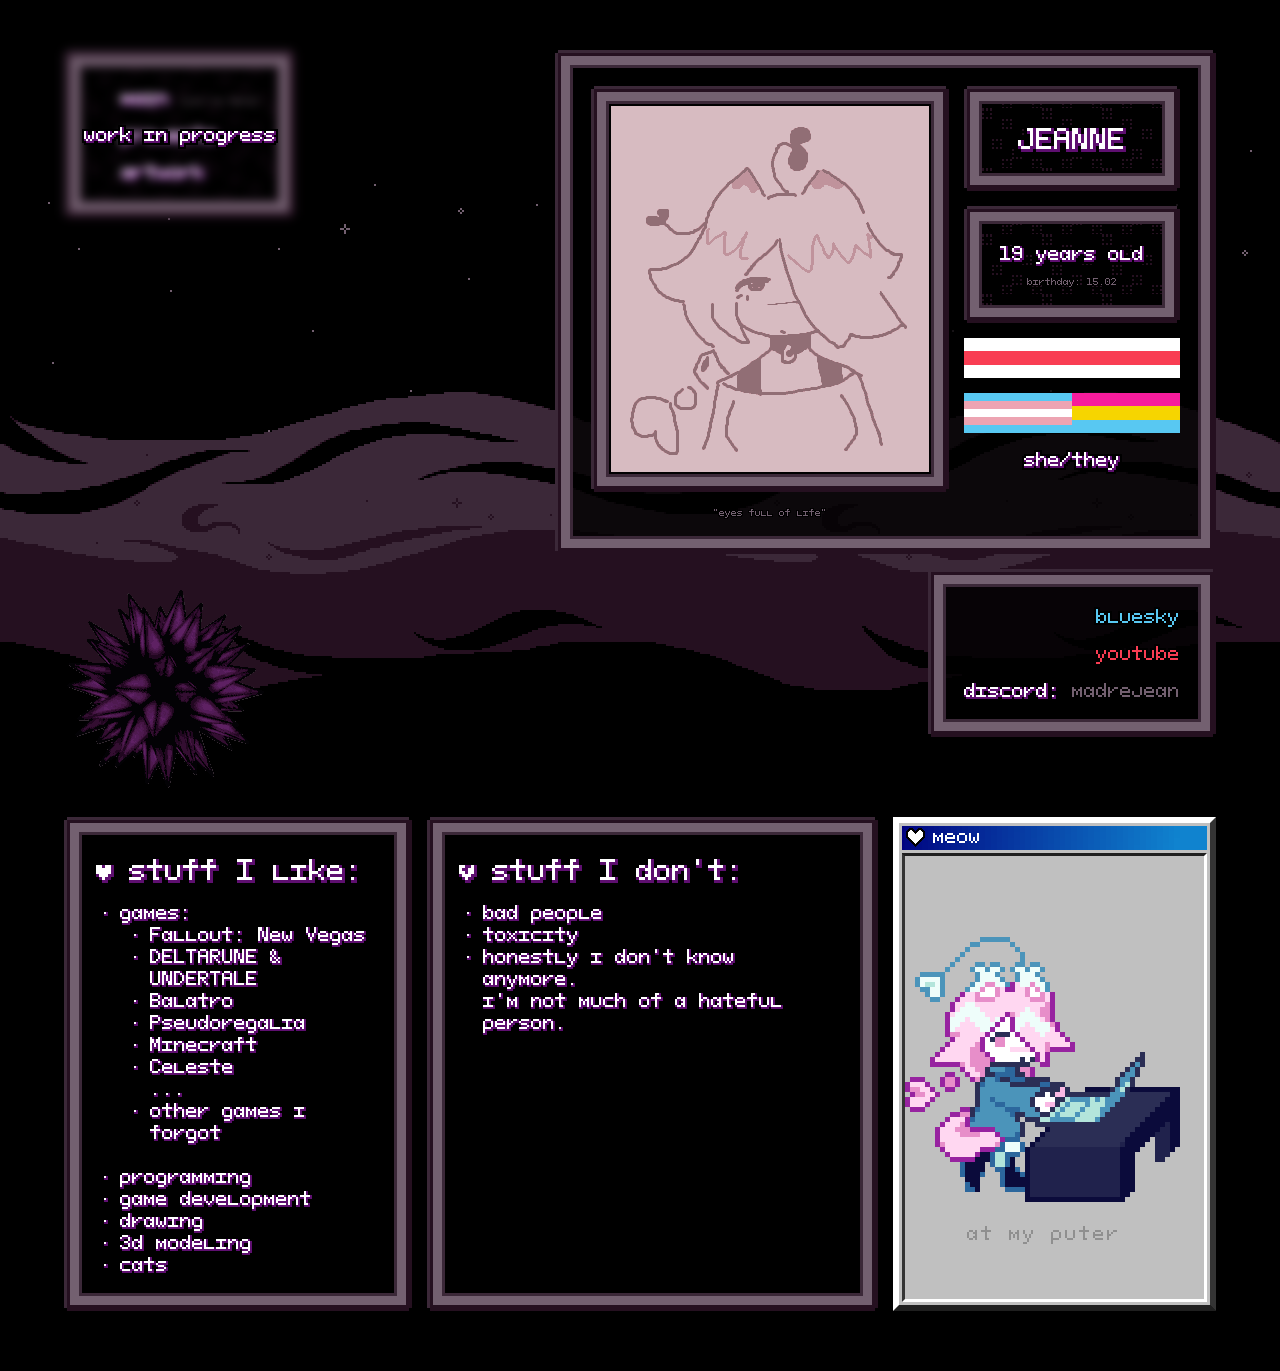
==== index.html @ 238d06aa "initial" ====
<!DOCTYPE html>
<html lang="en">

<head>
    <title>jeanne's page</title>
    <meta charset="UTF-8">
    <meta name="viewport" content="width=device-width, initial-scale=1.0">
    <link rel="stylesheet" type="text/css" href="styles.css">
    <link rel="icon" type="image/x-icon" href="assets/icon.png">
    <script src="common.js"></script>
</head>

<body>
    <script>addBackground()</script>

    <div style="width: calc(100% - 10vw); margin-left: 5vw; margin-right: 5vw; margin-bottom: 60px;">
        <div class="vbox" style="width: 100%; margin-top: 50px;">
            <div class="ahbox hstretch" style="width: 100%;">

                <header style="pointer-events: none;">
                    <div class="vbox hstretch">
                        <div class="textbox alt" style="filter: blur(5px);">
                            <div class="avbox hstretch">
                                <a href="" class="menubutton">main <span class="sub hideportrait">(you're here)</span></a>
                                <a href="" class="menubutton">projects</a>
                                <a href="" class="menubutton">artwork</a>
                            </div>
                        </div>
                        <style>
                            .am {
                                top: -110px;
                                @media(orientation: portrait) {
                                    top: -65px;
                                }
                            }
                        </style>
                        <div style="position: relative;" class="am">
                            <div style="width: 100%; text-align: center;">
                                <span>work in progress</span>
                            </div>
                        </div>
                    </div>
                </header>
                
                <style>
                    .mainwindow {
                        @media(orientation: landscape) {
                            margin-left: auto;
                        }
                    }
                </style>
                <div class="textbox mainwindow">
                    <div class="hbox hstretch">
                        <div class="vbox hstretch">
                            <img src="assets/art/car.png" class="imgborder" style="user-select: none">
                            <span class="hcenter sub">"eyes full of life"</span>
                        </div>
                        <div class="vbox hstretch" style="flex-grow: 1;">
                            <div class="textbox alt hcenter">
                                <span class="big">JEANNE</span>
                            </div>
                            <div class="textbox alt hcenter">
                                <div class="vbox vstretch gap3 hcenter">
                                    <span><span id="ageSpan">19</span> years old</span>
                                    <span class="sub">birthday: 15.02</span>
                                </div>
                            </div>
                            <div class="vbox vstretch hcenter">
                                <div class="hbox hstretch" style="width: 100%; height: max(3vw, 40px);">
                                    <div class="flag horizontal">
                                        <div style="background: #ffffff"></div>
                                        <div style="background: #f93d53"></div>
                                        <div style="background: #ffffff"></div>
                                    </div>
                                </div>
                                <div class="hbox hstretch gapless" style="width: 100%; height: max(3vw, 40px);">
                                    <div class="flag horizontal">
                                        <div style="background: #58c8f2"></div>
                                        <div style="background: #eda4b2"></div>
                                        <div style="background: #ffffff"></div>
                                        <div style="background: #eda4b2"></div>
                                        <div style="background: #58c8f2"></div>
                                    </div>
                                    <div class="flag horizontal">
                                        <div style="background: #f71c9c"></div>
                                        <div style="background: #f6d500"></div>
                                        <div style="background: #58c8f2"></div>
                                    </div>
                                </div>
                                <span>she/they</span>
                            </div>
                        </div>
                    </div>
                </div>
            </div>
            <div class="hbox hstretch" style="width: 100%;">
                <div style="position: absolute;">
                    <div class="pablo-container">
                        <div class="pablo"></div>
                    </div>
                </div>
                <div class="textbox hright subwindow" style="margin-left: auto; z-index: 1;">
                    <div class="vbox hstretch">
                        <a href="https://bsky.app/profile/madrejean.bsky.social" style="color: #58c8f2;">bluesky</a>
                        <a href="https://www.youtube.com/@special-presentation" style="color: #f93d53;">youtube</a>
                        <span>discord: <span class="gray">madrejean</span></span>
                    </div>
                </div>
            </div>
        </div>

        <style>
            .mar {
                margin-top: 80px;
                @media(orientation: portrait) {
                    margin-top: 20px;
                }
            }
        </style>
        <div class="vbox hstretch mar">
            <div class="ahbox hstretch">
                <div class="textbox">
                    <div class="vbox">
                        <span class="big"><img src="assets/art/heart.png" class="icon16big">stuff I like:</span>
                        <ul>
                            <li>
                                games:
                                <ul style="margin-left: 30px;">
                                    <li>Fallout: New Vegas</li>
                                    <li>DELTARUNE & UNDERTALE</li>
                                    <li>Balatro</li>
                                    <li>Pseudoregalia</li>
                                    <li>Minecraft</li>
                                    <li>Celeste</li>
                                    <li class="nomarker">...</li>
                                    <li>other games i forgot</li>
                                </ul>
                            </li>
                            <br>
                            <li>programming</li>
                            <li>game development</li>
                            <li>drawing</li>
                            <li>3d modeling</li>
                            <li>cats</li>
                        </ul>
                    </div>
                </div>
                <div class="textbox">
                    <div class="vbox">
                        <span class="big"><img src="assets/art/heartbreak.png" class="icon16big">stuff I don't:</span>
                        <ul>
                            <li>bad people</li>
                            <li>toxicity</li>
                            <li>honestly i don't know anymore.<br>i'm not much of a hateful person.</li>
                            
                        </ul>
                    </div>
                </div>
                <div class="vbox vstretch hstretch" style="flex-grow: 1;">
                    <div style="position: absolute;">
                        <div style="position: relative; left: 13px; top: 11px;">
                            <div class="hbox hcenter gapless">
                                <img src="assets/icon.png" class="pixelated">
                                <span class="windowtitle">meow</span>
                            </div>
                        </div>
                    </div>
                    <div class="window vcenter" style="height: 100%;">
                        <div class="vbox hcenter vcenter">
                            <img src="assets/art/puter.png" style="width: calc(55px * 5); height: calc(55px * 5); user-select: none; margin-top: 30px;">
                            <span style="margin-bottom: 10px; text-shadow: none; color: #8f8f8f"><wavy space="1">at my puter</wavy></span>
                        </div>
                    </div>
                </div>
            </div>
        </div>
    </div>

</body>

</html>
---- styles.css ----
:root {
    --wavy-text-up-value: -5px;
}

::selection {
    background-color: #5e0f70;
}

body {
    margin: 0;
    
    background-color: #000000;
    color: #ffffff;

    font-family: "PixeloidMono";
    font-size: 18px;
    text-shadow:
            #5e0f70 0px 2px, #5e0f70 2px 0px, #5e0f70 2px 2px,
            #000 -2px 0px, #000 0px -2px, #000 -2px -2px, #000 2px -2px, #000 -2px 2px,
            #000 0px 4px, #000 4px 0px, #000 4px 4px,
            #000 4px 2px, #000 2px 4px, #000 4px -2px, #000 -2px 4px;
    
    display: flex;
    flex-direction: column;
    align-items: flex-start;
    gap: 1vw;
}
@font-face {
    font-family: "PixeloidMono";
    src: url("assets/fonts/PixeloidMono.ttf");
}
img, span, h1, h2, h3, h4, h5, h6 {
    margin: 0;
    padding: 0;
}

ul {    
    margin: 0;
    padding: 0;
    margin-left: 20px;
}
ul li {
    list-style-type: none;
    margin: 0;
    padding: 0;
}
ul li:not(.nomarker)::before {
    content: ".";
    display: inline-block;
    position: absolute;
    transform: translateY(-5px) translateX(-20px);
}



.hbox, .ahbox {
    display: flex;
    flex-direction: row;
    align-items: flex-start;
    justify-content: flex-start;
    gap: 1vw;
    gap: 15px;
}
.vbox, .avbox {
    display: flex;
    flex-direction: column;
    align-items: flex-start;
    justify-content: flex-start;
    gap: 15px;
}
.hstretch {
    align-items: stretch;
}
.vstretch {
    justify-content: stretch;
}
.hcenter {
    align-items: center;
    text-align: center;
}
.vcenter, .avcenter {
    justify-content: center;
    align-content: center;
}
.hright {
    align-items: flex-end;
    text-align: right;
}
.gapless {
    gap: 0px;
}
.gap1 {
    gap: 6px;
}
.gap2 {
    gap: 9px;
}
.gap3 {
    gap: 12px;
}
.gap {
    gap: 15px;
}

.ahbox {
    @media(orientation: portrait) {
        flex-direction: column;
        flex-wrap: wrap;
    }
}
.avbox {
    @media(orientation: portrait) {
        flex-direction: row;
        flex-wrap: wrap;
    }
}
.avcenter {
    @media(orientation: portrait) {
        align-items: center;
        text-align: center;
    }
}
.ahautomargin {
    @media(orientation: portrait) {
        margin-left: auto;
        margin-right: auto;
    }
}

.aligntextboxes > .textbox {
    flex: 1;
}


.textbox {
    border-image: url("assets/art/border.png") 18 18 18 18 fill / 18px 18px 18px 18px;
    padding: 36px 36px 36px 36px;
    
    border-image-repeat: repeat;
    image-rendering: pixelated;
    @media(orientation: portrait) {
        padding: 28px 28px 28px 28px;
    }
}
.textbox.small {
    padding: 20px 20px 20px 20px;
}
.textbox.alt {
    border-image: url("assets/art/border2.png") 18 18 18 18 fill / 18px 18px 18px 18px;
    border-image-repeat: repeat;
}
.imgborder {
    border-image: url("assets/art/border.png") 18 18 18 18 fill / 18px 18px 18px 18px;
    padding: 20px 20px 20px 20px;
    image-rendering: pixelated;
    max-width: 100%;
    min-width: 1px;
    @media(orientation: portrait) {
        border-image: none;
        padding: 0;
    }
}

.window {
    border-image: url("assets/art/border_window.png") 40 36 12 12 fill / 40px 36px 12px 12px;
    padding: 40px 36px 12px 12px;
    
    border-image-repeat: stretch;
    image-rendering: pixelated;
    @media(orientation: portrait) {
        padding: 28px 28px 28px 28px;
    }
}
.windowtitle {
    font-size: 18px;
    text-shadow: none;
    color: #ffffff;
    margin-top: -3px;
    margin-left: 8px;
}



.bg1, .bg2, .bg3 {
    position: absolute;
    left: 0;
    right: 0;
    top: 300px;
    bottom: 0;
    z-index: -100;
    image-rendering: pixelated;
    background-repeat: repeat-x;

    animation-timing-function: linear;
    animation-iteration-count: infinite;
}
.bg1 {
    background-image: url("assets/art/bg_1.png");
    animation-name: bgLeft;
    animation-duration: 160s;
    
    top: 100px;
}
.bg2 {
    background-image: url("assets/art/bg_2.png");
    animation-name: bgRight;
    animation-duration: 120s;
}
.bg3 {
    background-image: url("assets/art/bg_3.png");
    animation-name: bgLeft;
    animation-duration: 80s;
}

@keyframes bgLeft {
    0% { background-position-x: 0px; }
    100% { background-position-x: 640px; }
}
@keyframes bgRight {
    0% { background-position-x: 0px; }
    100% { background-position-x: -640px; }
}





header {
    user-select: none;
}
.menubutton {
    color: #ffffff;
    font-family: "PixeloidMono";
    font-size: 18px;
    text-shadow:
            #5e0f70 0px 2px, #5e0f70 2px 0px, #5e0f70 2px 2px,
            #000 -2px 0px, #000 0px -2px, #000 -2px -2px, #000 2px -2px, #000 -2px 2px,
            #000 0px 4px, #000 4px 0px, #000 4px 4px,
            #000 4px 2px, #000 2px 4px, #000 4px -2px, #000 -2px 4px;
    text-wrap-mode: nowrap;
    @media(orientation: portrait) {
        text-wrap-mode: wrap;
        margin: 0px auto;
    }
}
.menubutton::before {
    content: url("assets/art/pointer.png");
    display: inline-block;
    image-rendering: pixelated;
    margin-right: 5px;
    transform: translateY(4px);
    opacity: 0;

    @media(orientation: portrait) {
        display: none;
    }
}
.menubutton:hover::before {
    opacity: 1;
}











.pablo {
    width: 200px;
    height: 200px;
    background-image: url("assets/art/pablo.png");
    animation-name: pablo;
    animation-duration: 1s;
    animation-timing-function: steps(30);
    animation-iteration-count: infinite;
    transform-origin: left;
    transform: translateY(20px);
    @media(orientation: portrait) {
        transform: scale(0.7) translateY(-30px);
    }
}
.pablo-container {
    animation-name: pabloContainer;
    animation-duration: 3s;
    animation-timing-function: linear;
    animation-iteration-count: infinite;
    transform: translateY(0px);
}
@keyframes pabloContainer {
    0% {
        animation-timing-function: ease-out;
        transform: translateY(0px);
    }
    25% {
        animation-timing-function: ease-in;
        transform: translateY(20px);
    }
    50% {
        animation-timing-function: ease-out;
        transform: translateY(0px);
    }
    75% {
        animation-timing-function: ease-in;
        transform: translateY(-20px);
    }
    100% {
        animation-timing-function: ease-out;
        transform: translateY(0px);
    }
}
@keyframes pablo {
    from {
        background-position: 0px 0;
    }
    to {
        background-position: -6000px 0;
    }
}





.flag {
    width: 100%;
    height: 100%;
    display: flex;
    overflow: hidden;
    user-select: none;
    pointer-events: none;
}
.flag.horizontal {
    flex-direction: column;
}
.flag.vertical {
    flex-direction: row;
}
.flag > div {
    flex: 1;
}



.icon16big {
    user-select: none;
    pointer-events: none;
    transform: translateY(2px) scale(1.5);
    padding-right: 13px;
    @media(orientation: portrait) {
        transform: translateY(4px);
        padding-right: 9px;
    }
}




.big {
    font-size: 27px;
    text-shadow:
            #5e0f70 0px 3px, #5e0f70 3px 0px, #5e0f70 3px 3px,
            #000 -3px 0px, #000 0px -3px, #000 -3px -3px, #000 3px -3px, #000 -3px 3px,
            #000 0px 6px, #000 6px 0px, #000 6px 6px,
            #000 6px 3px, #000 3px 6px, #000 6px -3px, #000 -3px 6px;
    @media(orientation: portrait) {
        font-size: 18px;
        text-shadow:
                #5e0f70 0px 2px, #5e0f70 2px 0px, #5e0f70 2px 2px,
                #000 -2px 0px, #000 0px -2px, #000 -2px -2px, #000 2px -2px, #000 -2px 2px,
                #000 0px 4px, #000 4px 0px, #000 4px 4px,
                #000 4px 2px, #000 2px 4px, #000 4px -2px, #000 -2px 4px;
    }
}

small {
    font-size: 9px;
    text-shadow:
            #5e0f70 0px 1px, #5e0f70 1px 0px, #5e0f70 1px 1px,
            #000 -1px 0px, #000 0px -1px, #000 -1px -1px, #000 1px -1px, #000 -1px 1px,
            #000 0px 2px, #000 2px 0px, #000 2px 2px,
            #000 2px 1px, #000 1px 2px, #000 2px -1px, #000 -1px 2px;
}
a {
    color: #58c8f2;
    text-decoration: none;
    text-shadow:
            #000 -2px -2px, #000 2px -2px, #000 -2px 2px, #000 2px 2px,
            #000 -2px 0px, #000 2px 0px, #000 0px -2px, #000 0px 2px;
}

.gray {
    color: #736070;
    text-shadow: none;
}
.sub {
    font-size: 9px;
    text-shadow:
            #000 -1px -1px, #000 1px -1px, #000 -1px 1px, #000 1px 1px,
            #000 -1px 0px, #000 1px 0px, #000 0px -1px, #000 0px 1px;
    color: #736070;
}
.hideportrait {
    @media(orientation: portrait) {
        display: none;
    }
}
.pixelated {
    image-rendering: pixelated;
}

.wavy-effect {
    animation-name: wavy;
    animation-duration: 1s;
    animation-timing-function: ease;
    animation-iteration-count: infinite;
    position: relative;
    top: 0;
    left: 0;
}
@keyframes wavy {
    0% {
        animation-timing-function: ease-out;
        top: 0px;
    }
    50% {
        top: var(--wavy-text-up-value);
    }
    100% {
        animation-timing-function: ease-in;
        top: 0px;
    }
}
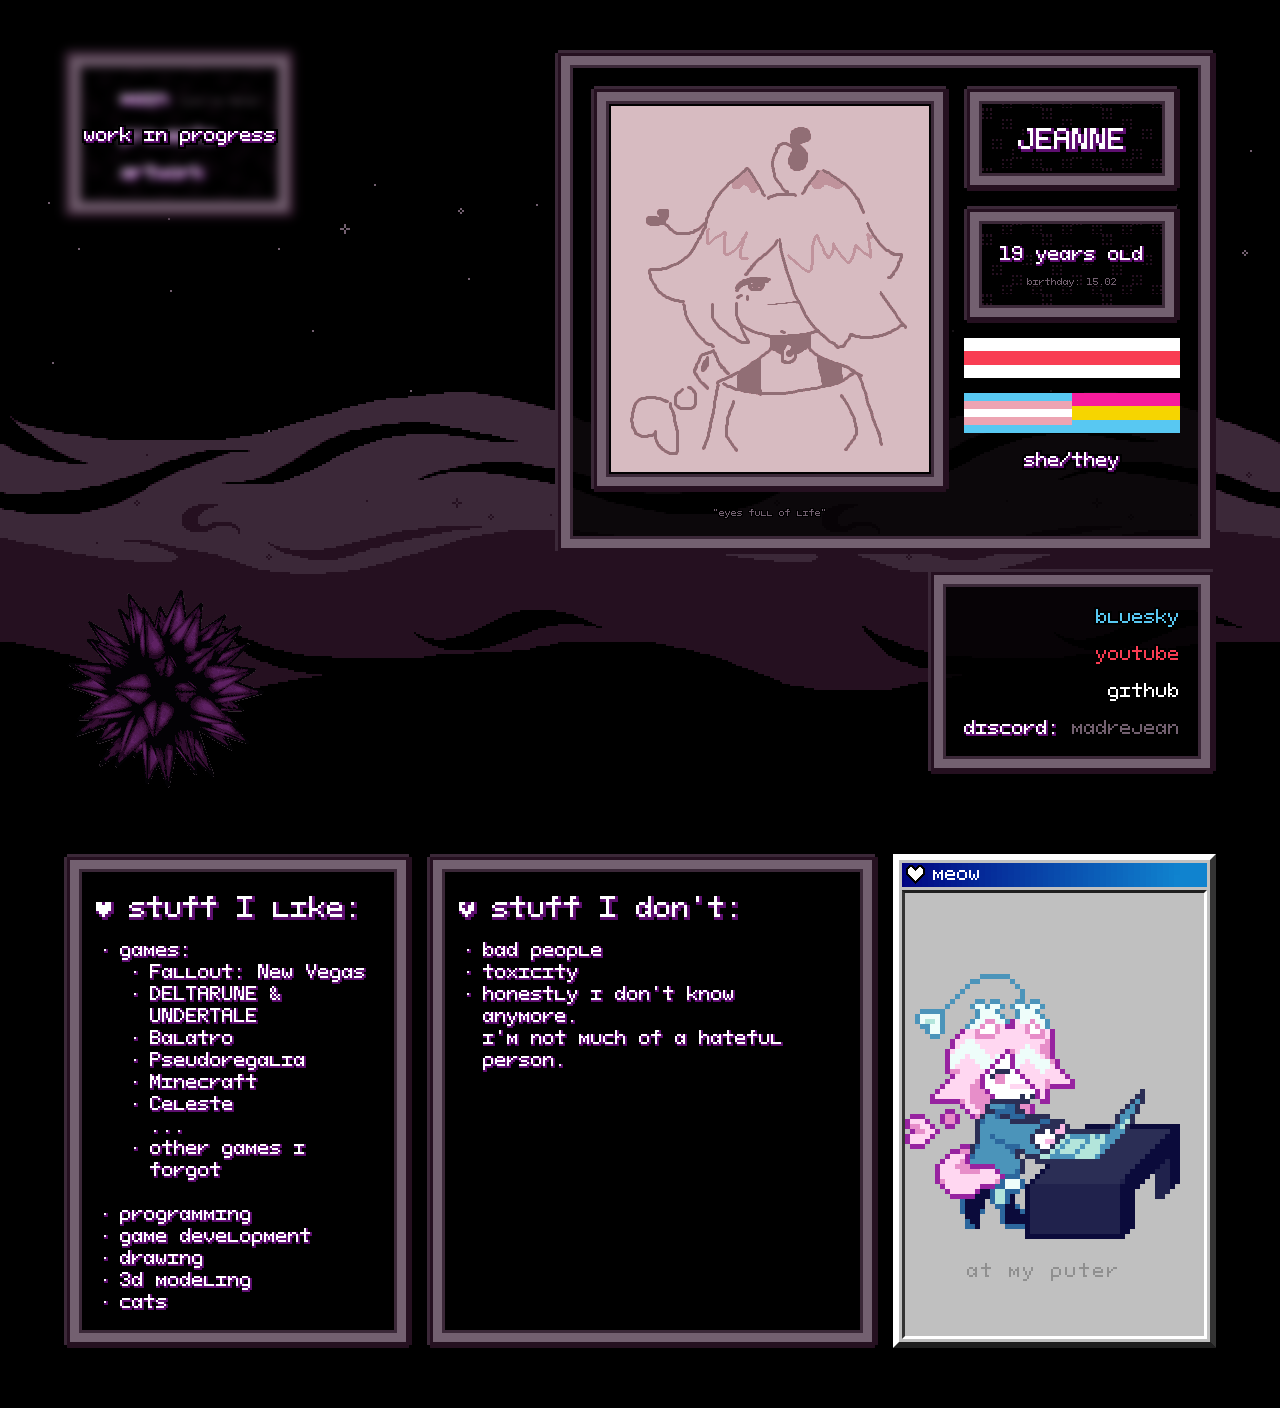
==== commit 5e68c406: "Update index.html" ====
--- a/index.html
+++ b/index.html
@@ -103,6 +103,7 @@
                     <div class="vbox hstretch">
                         <a href="https://bsky.app/profile/madrejean.bsky.social" style="color: #58c8f2;">bluesky</a>
                         <a href="https://www.youtube.com/@special-presentation" style="color: #f93d53;">youtube</a>
+                        <a href="https://github.com/madrejean" style="color: #ffffff;">github</a>
                         <span>discord: <span class="gray">madrejean</span></span>
                     </div>
                 </div>
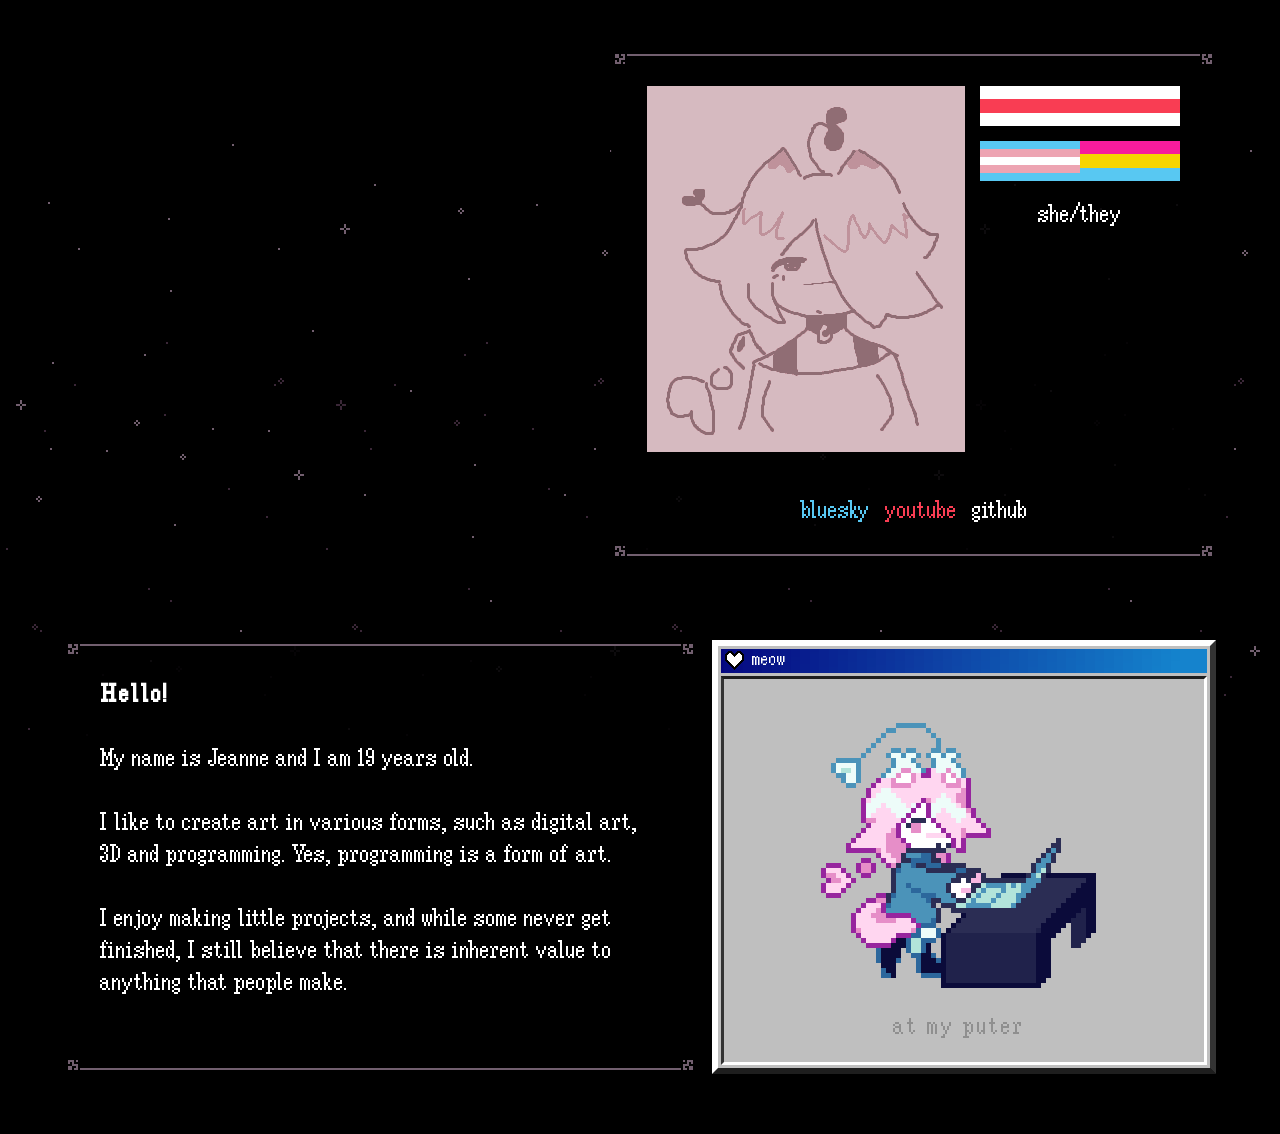
==== commit 4215ec0a: "i know what i did" ====
--- a/index.html
+++ b/index.html
@@ -6,7 +6,7 @@
     <meta charset="UTF-8">
     <meta name="viewport" content="width=device-width, initial-scale=1.0">
     <link rel="stylesheet" type="text/css" href="styles.css">
-    <link rel="icon" type="image/x-icon" href="assets/icon.png">
+    <link rel="icon" type="image/x-icon" href="assets/icon.webp">
     <script src="common.js"></script>
 </head>
 
@@ -17,30 +17,30 @@
         <div class="vbox" style="width: 100%; margin-top: 50px;">
             <div class="ahbox hstretch" style="width: 100%;">
 
-                <header style="pointer-events: none;">
-                    <div class="vbox hstretch">
-                        <div class="textbox alt" style="filter: blur(5px);">
-                            <div class="avbox hstretch">
-                                <a href="" class="menubutton">main <span class="sub hideportrait">(you're here)</span></a>
-                                <a href="" class="menubutton">projects</a>
-                                <a href="" class="menubutton">artwork</a>
-                            </div>
-                        </div>
-                        <style>
-                            .am {
-                                top: -110px;
-                                @media(orientation: portrait) {
-                                    top: -65px;
-                                }
-                            }
-                        </style>
-                        <div style="position: relative;" class="am">
-                            <div style="width: 100%; text-align: center;">
-                                <span>work in progress</span>
-                            </div>
-                        </div>
-                    </div>
-                </header>
+                <!--<header style="pointer-events: none;">-->
+                <!--    <div class="vbox hstretch">-->
+                <!--        <div class="textbox alt" style="filter: blur(5px);">-->
+                <!--            <div class="avbox hstretch">-->
+                <!--                <a href="" class="menubutton">main <span class="sub hideportrait">(you're here)</span></a>-->
+                <!--                <a href="" class="menubutton">projects</a>-->
+                <!--                <a href="" class="menubutton">artwork</a>-->
+                <!--            </div>-->
+                <!--        </div>-->
+                <!--        <style>-->
+                <!--            .am {-->
+                <!--                top: -110px;-->
+                <!--                @media(orientation: portrait) {-->
+                <!--                    top: -65px;-->
+                <!--                }-->
+                <!--            }-->
+                <!--        </style>-->
+                <!--        <div style="position: relative;" class="am">-->
+                <!--            <div style="width: 100%; text-align: center;">-->
+                <!--                <span>work in progress</span>-->
+                <!--            </div>-->
+                <!--        </div>-->
+                <!--    </div>-->
+                <!--</header>-->
                 
                 <style>
                     .mainwindow {
@@ -50,38 +50,28 @@
                     }
                 </style>
                 <div class="textbox mainwindow">
-                    <div class="hbox hstretch">
-                        <div class="vbox hstretch">
-                            <img src="assets/art/car.png" class="imgborder" style="user-select: none">
-                            <span class="hcenter sub">"eyes full of life"</span>
+                    <div class="ahbox hstretch">
+                        <div class="vbox hcenter">
+                            <img src="assets/art/car.webp" class="imgborder" style="user-select: none">
                         </div>
-                        <div class="vbox hstretch" style="flex-grow: 1;">
-                            <div class="textbox alt hcenter">
-                                <span class="big">JEANNE</span>
-                            </div>
-                            <div class="textbox alt hcenter">
-                                <div class="vbox vstretch gap3 hcenter">
-                                    <span><span id="ageSpan">19</span> years old</span>
-                                    <span class="sub">birthday: 15.02</span>
-                                </div>
-                            </div>
+                        <div class="vbox hstretch" style="flex-grow: 1; min-width: 200px;">
                             <div class="vbox vstretch hcenter">
-                                <div class="hbox hstretch" style="width: 100%; height: max(3vw, 40px);">
-                                    <div class="flag horizontal">
+                                <div class="hbox hstretch" style="width: 100%; height: max(3vw, 40px); max-width: 318px;">
+                                    <div class="flag vertical">
                                         <div style="background: #ffffff"></div>
                                         <div style="background: #f93d53"></div>
                                         <div style="background: #ffffff"></div>
                                     </div>
                                 </div>
-                                <div class="hbox hstretch gapless" style="width: 100%; height: max(3vw, 40px);">
-                                    <div class="flag horizontal">
+                                <div class="hbox hstretch gapless" style="width: 100%; height: max(3vw, 40px); max-width: 318px;">
+                                    <div class="flag vertical">
                                         <div style="background: #58c8f2"></div>
                                         <div style="background: #eda4b2"></div>
                                         <div style="background: #ffffff"></div>
                                         <div style="background: #eda4b2"></div>
                                         <div style="background: #58c8f2"></div>
                                     </div>
-                                    <div class="flag horizontal">
+                                    <div class="flag vertical" style="max-width: 318px;">
                                         <div style="background: #f71c9c"></div>
                                         <div style="background: #f6d500"></div>
                                         <div style="background: #58c8f2"></div>
@@ -91,20 +81,10 @@
                             </div>
                         </div>
                     </div>
-                </div>
-            </div>
-            <div class="hbox hstretch" style="width: 100%;">
-                <div style="position: absolute;">
-                    <div class="pablo-container">
-                        <div class="pablo"></div>
-                    </div>
-                </div>
-                <div class="textbox hright subwindow" style="margin-left: auto; z-index: 1;">
-                    <div class="vbox hstretch">
+                    <div class="hbox vcenter" style="margin-top: 40px;">
                         <a href="https://bsky.app/profile/madrejean.bsky.social" style="color: #58c8f2;">bluesky</a>
                         <a href="https://www.youtube.com/@special-presentation" style="color: #f93d53;">youtube</a>
                         <a href="https://github.com/madrejean" style="color: #ffffff;">github</a>
-                        <span>discord: <span class="gray">madrejean</span></span>
                     </div>
                 </div>
             </div>
@@ -121,55 +101,29 @@
         <div class="vbox hstretch mar">
             <div class="ahbox hstretch">
                 <div class="textbox">
-                    <div class="vbox">
-                        <span class="big"><img src="assets/art/heart.png" class="icon16big">stuff I like:</span>
-                        <ul>
-                            <li>
-                                games:
-                                <ul style="margin-left: 30px;">
-                                    <li>Fallout: New Vegas</li>
-                                    <li>DELTARUNE & UNDERTALE</li>
-                                    <li>Balatro</li>
-                                    <li>Pseudoregalia</li>
-                                    <li>Minecraft</li>
-                                    <li>Celeste</li>
-                                    <li class="nomarker">...</li>
-                                    <li>other games i forgot</li>
-                                </ul>
-                            </li>
-                            <br>
-                            <li>programming</li>
-                            <li>game development</li>
-                            <li>drawing</li>
-                            <li>3d modeling</li>
-                            <li>cats</li>
-                        </ul>
-                    </div>
+                    <p>
+                        <wavy style="font-weight: bold;">Hello!</wavy>
+                        <br><br>
+                        My name is Jeanne and I am <span id="ageSpan">19</span> years old.
+                        <br><br>
+                        I like to create art in various forms, such as digital art, 3D and programming. Yes, programming is a form of art.
+                        <br><br>
+                        I enjoy making little projects, and while some never get finished, I still believe that there is inherent value to anything that people make.
+                    </p>
                 </div>
-                <div class="textbox">
-                    <div class="vbox">
-                        <span class="big"><img src="assets/art/heartbreak.png" class="icon16big">stuff I don't:</span>
-                        <ul>
-                            <li>bad people</li>
-                            <li>toxicity</li>
-                            <li>honestly i don't know anymore.<br>i'm not much of a hateful person.</li>
-                            
-                        </ul>
-                    </div>
-                </div>
-                <div class="vbox vstretch hstretch" style="flex-grow: 1;">
+                <div class="vbox vstretch hstretch" style="width: 100%;">
                     <div style="position: absolute;">
                         <div style="position: relative; left: 13px; top: 11px;">
                             <div class="hbox hcenter gapless">
-                                <img src="assets/icon.png" class="pixelated">
+                                <img src="assets/icon.webp" class="pixelated">
                                 <span class="windowtitle">meow</span>
                             </div>
                         </div>
                     </div>
                     <div class="window vcenter" style="height: 100%;">
                         <div class="vbox hcenter vcenter">
-                            <img src="assets/art/puter.png" style="width: calc(55px * 5); height: calc(55px * 5); user-select: none; margin-top: 30px;">
-                            <span style="margin-bottom: 10px; text-shadow: none; color: #8f8f8f"><wavy space="1">at my puter</wavy></span>
+                            <img src="assets/art/puter.webp" style="width: calc(55px * 5); height: calc(55px * 5); user-select: none; margin-top: 30px;">
+                            <span style="margin-bottom: 10px; color: #8f8f8f"><wavy space="1">at my puter</wavy></span>
                         </div>
                     </div>
                 </div>
@@ -179,4 +133,4 @@
 
 </body>
 
-</html>+</html>
--- a/styles.css
+++ b/styles.css
@@ -12,13 +12,8 @@
     background-color: #000000;
     color: #ffffff;
 
-    font-family: "PixeloidMono";
-    font-size: 18px;
-    text-shadow:
-            #5e0f70 0px 2px, #5e0f70 2px 0px, #5e0f70 2px 2px,
-            #000 -2px 0px, #000 0px -2px, #000 -2px -2px, #000 2px -2px, #000 -2px 2px,
-            #000 0px 4px, #000 4px 0px, #000 4px 4px,
-            #000 4px 2px, #000 2px 4px, #000 4px -2px, #000 -2px 4px;
+    font-family: "MainFont", monospace;
+    font-size: 32px;
     
     display: flex;
     flex-direction: column;
@@ -26,12 +21,15 @@
     gap: 1vw;
 }
 @font-face {
-    font-family: "PixeloidMono";
-    src: url("assets/fonts/PixeloidMono.ttf");
-}
-img, span, h1, h2, h3, h4, h5, h6 {
+    font-family: "MainFont";
+    src: url("assets/fonts/main.ttf");
+}
+img, span, h1, h2, h3, h4, h5, h6, p {
     margin: 0;
     padding: 0;
+}
+img {
+    user-select: none;
 }
 
 ul {    
@@ -44,11 +42,33 @@
     margin: 0;
     padding: 0;
 }
-ul li:not(.nomarker)::before {
+ul:not(.nomarker) li:not(.nomarker)::before {
     content: ".";
     display: inline-block;
     position: absolute;
     transform: translateY(-5px) translateX(-20px);
+}
+
+ul.contents li a {
+    color: white;
+}
+table.contents tr td a {
+    color: white;
+}
+
+table.contents {
+    border: 2px solid #725f6f;
+    border-collapse: collapse;
+}
+table.contents td, table.contents th {
+    border: 2px solid #725f6f;
+    padding: 5px;
+    padding-left: 10px;
+    padding-right: 10px;
+}
+table.contents thead th {
+    font-weight: normal;
+    color: #725f6f;
 }
 
 
@@ -133,7 +153,7 @@
 
 
 .textbox {
-    border-image: url("assets/art/border.png") 18 18 18 18 fill / 18px 18px 18px 18px;
+    border-image: url("assets/art/border.webp") 18 18 18 18 fill / 18px 18px 18px 18px;
     padding: 36px 36px 36px 36px;
     
     border-image-repeat: repeat;
@@ -146,43 +166,67 @@
     padding: 20px 20px 20px 20px;
 }
 .textbox.alt {
-    border-image: url("assets/art/border2.png") 18 18 18 18 fill / 18px 18px 18px 18px;
+    border-image: url("assets/art/border2.webp") 18 18 18 18 fill / 18px 18px 18px 18px;
     border-image-repeat: repeat;
 }
 .imgborder {
-    border-image: url("assets/art/border.png") 18 18 18 18 fill / 18px 18px 18px 18px;
-    padding: 20px 20px 20px 20px;
     image-rendering: pixelated;
     max-width: 100%;
     min-width: 1px;
     @media(orientation: portrait) {
-        border-image: none;
         padding: 0;
     }
 }
 
 .window {
-    border-image: url("assets/art/border_window.png") 40 36 12 12 fill / 40px 36px 12px 12px;
-    padding: 40px 36px 12px 12px;
+    border-image: url("assets/art/border_window.webp") 40 36 12 12 fill / 40px 36px 12px 12px;
+    padding: 48px 36px 24px 24px;
     
     border-image-repeat: stretch;
     image-rendering: pixelated;
-    @media(orientation: portrait) {
-        padding: 28px 28px 28px 28px;
-    }
+}
+.window.alt {
+    border-image: url("assets/art/border_window2.webp") 12 12 12 12 fill / 12px 12px 12px 12px;
+    padding: 12px 12px 12px 12px;
+    
+    border-image-repeat: stretch;
+    image-rendering: pixelated;
 }
 .windowtitle {
-    font-size: 18px;
-    text-shadow: none;
+    font-size: 24px;
     color: #ffffff;
-    margin-top: -3px;
+    margin-top: -6px;
     margin-left: 8px;
+    user-select: none;
+    pointer-events: none;
+}
+.windowtext span {
+    color: #1e1e1e;
+}
+.windowtext span.big {
+    color: #1e1e1e;
+    font-size: 24px;
+}
+.imgwindow {
+    border-image: url("assets/art/border2.webp") 18 18 18 18 fill / 18px 18px 18px 18px;
+    padding: 18px 18px 18px 18px;
+    image-rendering: pixelated;
+    max-width: 100%;
+    min-width: 1px;
+}
+
+.vseparator {
+    background-color: #1e1e1e;
+    width: 100%;
+    min-height: 2px;
+    margin-top: 40px;
+    margin-bottom: 40px;
 }
 
 
 
 .bg1, .bg2, .bg3 {
-    position: absolute;
+    position: fixed;
     left: 0;
     right: 0;
     top: 300px;
@@ -195,19 +239,19 @@
     animation-iteration-count: infinite;
 }
 .bg1 {
-    background-image: url("assets/art/bg_1.png");
+    background-image: url("assets/art/bg_1.webp");
     animation-name: bgLeft;
     animation-duration: 160s;
     
     top: 100px;
 }
 .bg2 {
-    background-image: url("assets/art/bg_2.png");
+    background-image: url("assets/art/bg_2.webp");
     animation-name: bgRight;
     animation-duration: 120s;
 }
 .bg3 {
-    background-image: url("assets/art/bg_3.png");
+    background-image: url("assets/art/bg_3.webp");
     animation-name: bgLeft;
     animation-duration: 80s;
 }
@@ -221,22 +265,10 @@
     100% { background-position-x: -640px; }
 }
 
-
-
-
-
 header {
     user-select: none;
 }
 .menubutton {
-    color: #ffffff;
-    font-family: "PixeloidMono";
-    font-size: 18px;
-    text-shadow:
-            #5e0f70 0px 2px, #5e0f70 2px 0px, #5e0f70 2px 2px,
-            #000 -2px 0px, #000 0px -2px, #000 -2px -2px, #000 2px -2px, #000 -2px 2px,
-            #000 0px 4px, #000 4px 0px, #000 4px 4px,
-            #000 4px 2px, #000 2px 4px, #000 4px -2px, #000 -2px 4px;
     text-wrap-mode: nowrap;
     @media(orientation: portrait) {
         text-wrap-mode: wrap;
@@ -244,7 +276,7 @@
     }
 }
 .menubutton::before {
-    content: url("assets/art/pointer.png");
+    content: url("assets/art/pointer.webp");
     display: inline-block;
     image-rendering: pixelated;
     margin-right: 5px;
@@ -258,72 +290,6 @@
 .menubutton:hover::before {
     opacity: 1;
 }
-
-
-
-
-
-
-
-
-
-
-
-.pablo {
-    width: 200px;
-    height: 200px;
-    background-image: url("assets/art/pablo.png");
-    animation-name: pablo;
-    animation-duration: 1s;
-    animation-timing-function: steps(30);
-    animation-iteration-count: infinite;
-    transform-origin: left;
-    transform: translateY(20px);
-    @media(orientation: portrait) {
-        transform: scale(0.7) translateY(-30px);
-    }
-}
-.pablo-container {
-    animation-name: pabloContainer;
-    animation-duration: 3s;
-    animation-timing-function: linear;
-    animation-iteration-count: infinite;
-    transform: translateY(0px);
-}
-@keyframes pabloContainer {
-    0% {
-        animation-timing-function: ease-out;
-        transform: translateY(0px);
-    }
-    25% {
-        animation-timing-function: ease-in;
-        transform: translateY(20px);
-    }
-    50% {
-        animation-timing-function: ease-out;
-        transform: translateY(0px);
-    }
-    75% {
-        animation-timing-function: ease-in;
-        transform: translateY(-20px);
-    }
-    100% {
-        animation-timing-function: ease-out;
-        transform: translateY(0px);
-    }
-}
-@keyframes pablo {
-    from {
-        background-position: 0px 0;
-    }
-    to {
-        background-position: -6000px 0;
-    }
-}
-
-
-
-
 
 .flag {
     width: 100%;
@@ -334,16 +300,14 @@
     pointer-events: none;
 }
 .flag.horizontal {
+    flex-direction: row;
+}
+.flag.vertical {
     flex-direction: column;
-}
-.flag.vertical {
-    flex-direction: row;
 }
 .flag > div {
     flex: 1;
 }
-
-
 
 .icon16big {
     user-select: none;
@@ -356,51 +320,23 @@
     }
 }
 
-
-
-
 .big {
-    font-size: 27px;
-    text-shadow:
-            #5e0f70 0px 3px, #5e0f70 3px 0px, #5e0f70 3px 3px,
-            #000 -3px 0px, #000 0px -3px, #000 -3px -3px, #000 3px -3px, #000 -3px 3px,
-            #000 0px 6px, #000 6px 0px, #000 6px 6px,
-            #000 6px 3px, #000 3px 6px, #000 6px -3px, #000 -3px 6px;
-    @media(orientation: portrait) {
-        font-size: 18px;
-        text-shadow:
-                #5e0f70 0px 2px, #5e0f70 2px 0px, #5e0f70 2px 2px,
-                #000 -2px 0px, #000 0px -2px, #000 -2px -2px, #000 2px -2px, #000 -2px 2px,
-                #000 0px 4px, #000 4px 0px, #000 4px 4px,
-                #000 4px 2px, #000 2px 4px, #000 4px -2px, #000 -2px 4px;
-    }
-}
-
-small {
-    font-size: 9px;
-    text-shadow:
-            #5e0f70 0px 1px, #5e0f70 1px 0px, #5e0f70 1px 1px,
-            #000 -1px 0px, #000 0px -1px, #000 -1px -1px, #000 1px -1px, #000 -1px 1px,
-            #000 0px 2px, #000 2px 0px, #000 2px 2px,
-            #000 2px 1px, #000 1px 2px, #000 2px -1px, #000 -1px 2px;
-}
+    font-size: 32px;
+    @media(orientation: portrait) {
+        font-size: 24px;
+    }
+}
+
 a {
     color: #58c8f2;
     text-decoration: none;
-    text-shadow:
-            #000 -2px -2px, #000 2px -2px, #000 -2px 2px, #000 2px 2px,
-            #000 -2px 0px, #000 2px 0px, #000 0px -2px, #000 0px 2px;
 }
 
 .gray {
     color: #736070;
-    text-shadow: none;
 }
 .sub {
-    font-size: 9px;
-    text-shadow:
-            #000 -1px -1px, #000 1px -1px, #000 -1px 1px, #000 1px 1px,
-            #000 -1px 0px, #000 1px 0px, #000 0px -1px, #000 0px 1px;
+    font-size: 16px;
     color: #736070;
 }
 .hideportrait {
